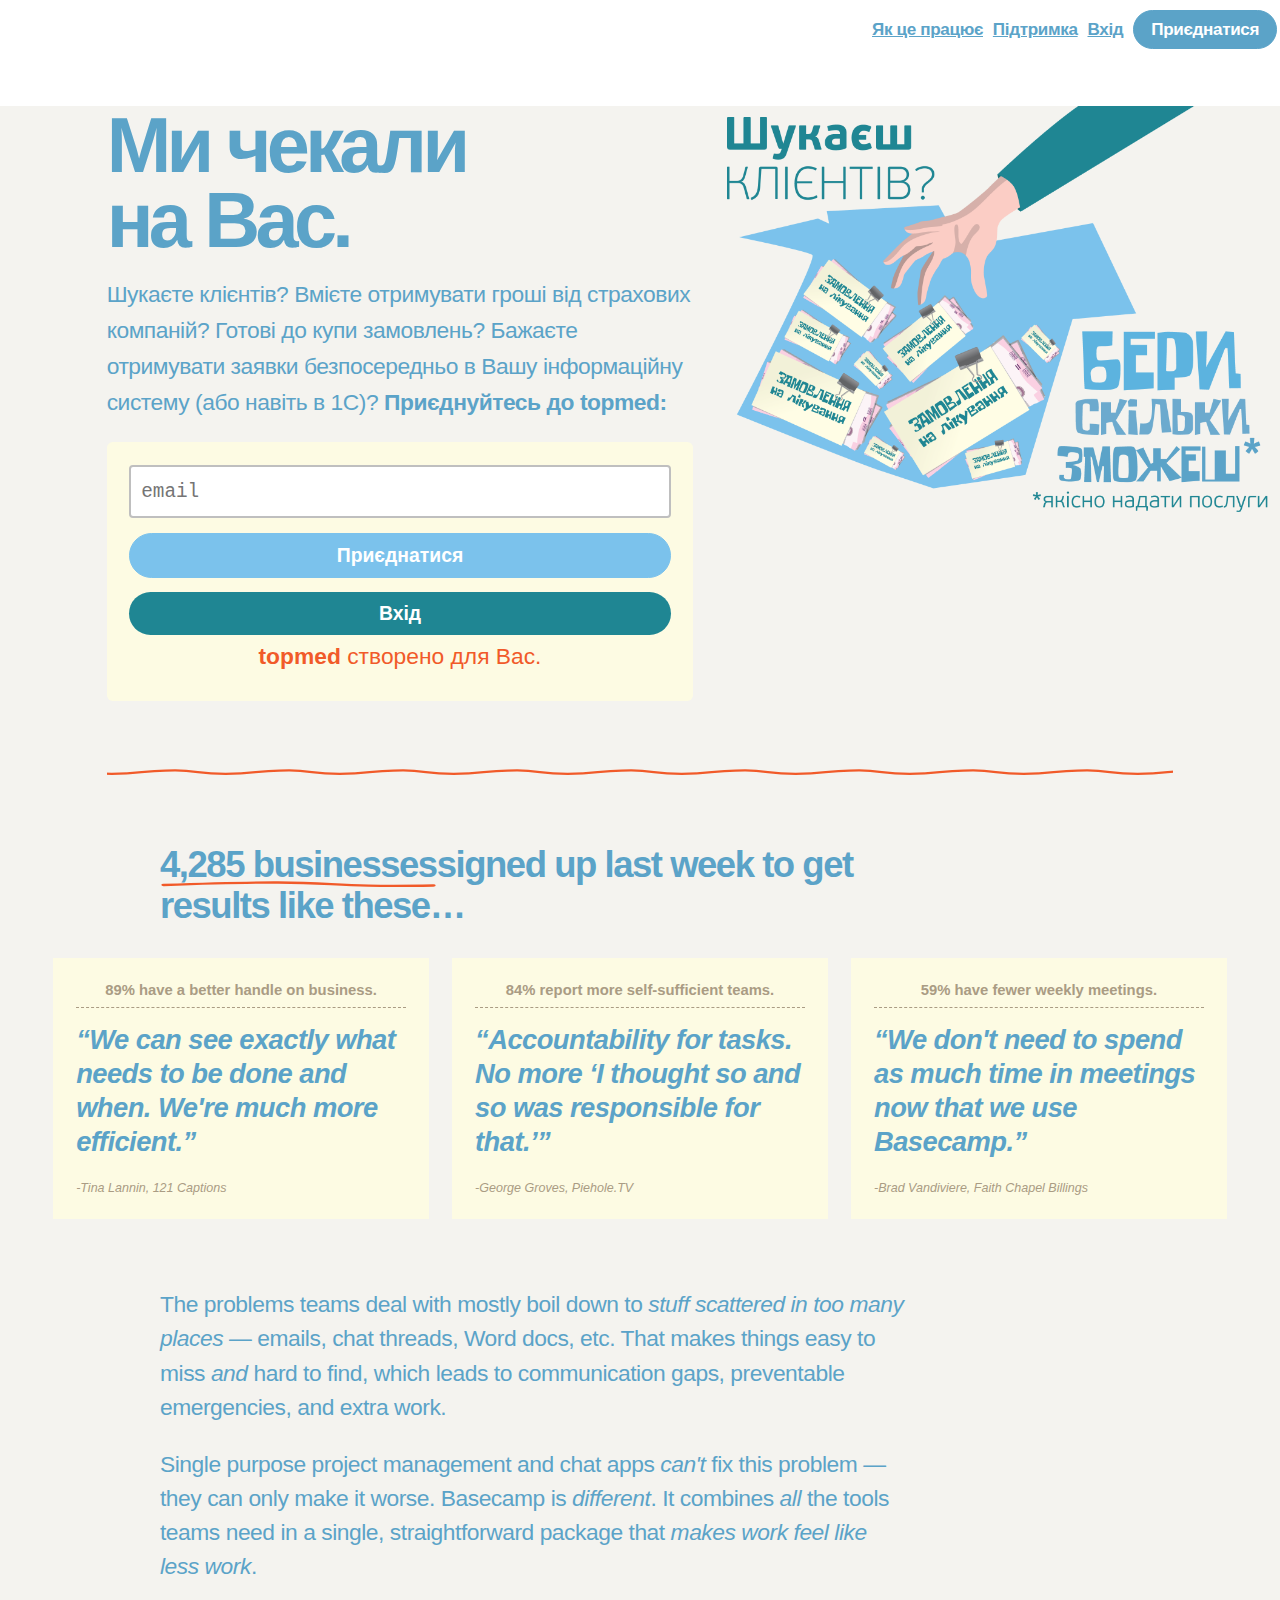
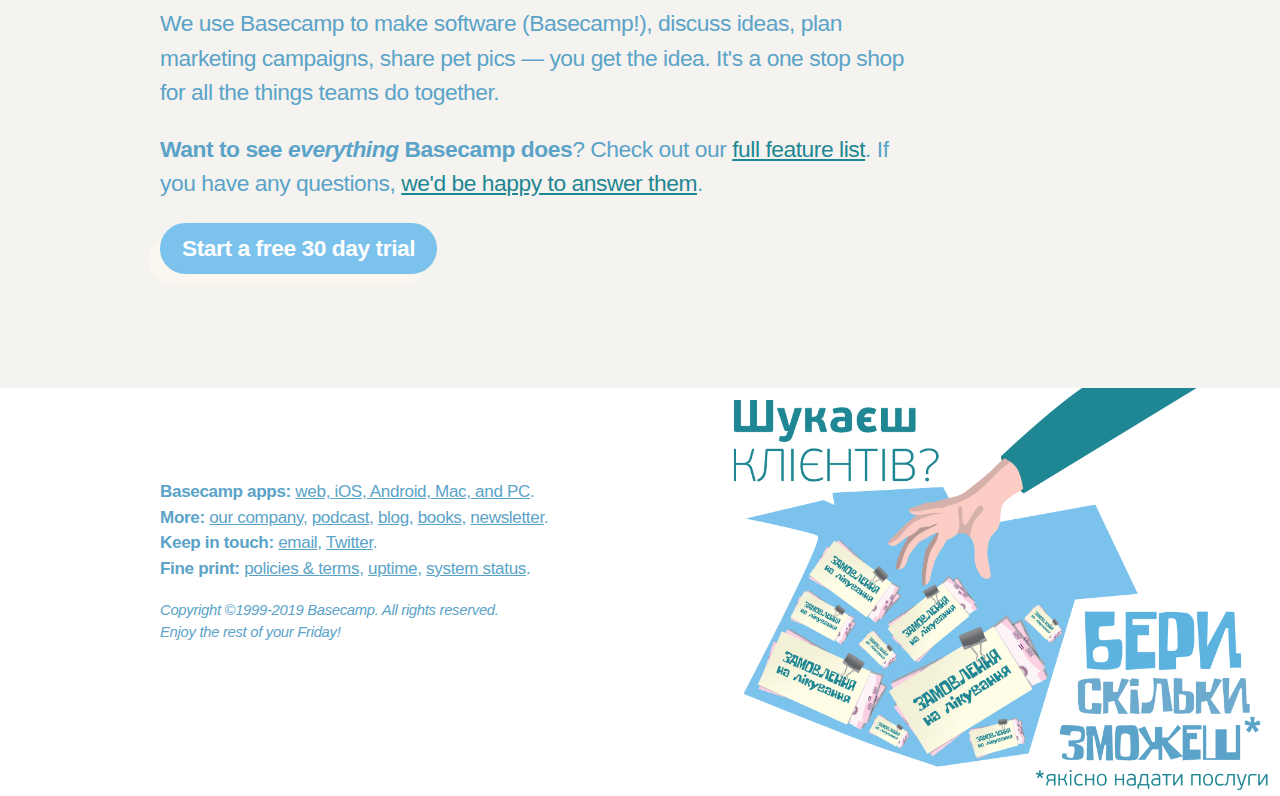
==== www/index.html @ e2c5c3dd "update" ====
<!DOCTYPE html>

<html lang="en" class="wf-active wf-graphik-n4-active">
  <head>
    <meta http-equiv="Content-Type" content="text/html; charset=UTF-8">


    <link type="text/css" rel="stylesheet" href="css/main.css">


    <link rel="preload" as="style" href="css/fonts-ff.css">


    <title>topmed</title>

    <script src="javascripts/jquery-3.3.1.min.js"></script>

    <meta name="description" content="topmed - ">



    <meta name="twitter:image" content="">
    <meta property="og:image" content="">
    <meta property="og:title" content="">
    <meta property="og:description" content="">
    <meta property="og:url" content="">


    <meta name="viewport" content="width=device-width, initial-scale=1.0">
  </head>

  <body class=" home-grid">
    <nav class="top-nav top-nav--violator app-android__hide" role="navigation" id="top">
      <div class="nav-grid-container">
        <div class="logo-field">
          <a class="top-nav__logo" href=""><img src="img/0.svg" alt="topmed"></a>
        </div>
        <div  class="nav-field">
          <ul class="top-nav__list">
            <li class="top-nav__list-item"><a class="top-nav__link" href="https://topmed.com.ua/learn">Як це працює</a></li>
            <li class="top-nav__list-item"><a class="top-nav__link" href="https://topmed.com.ua/support">Підтримка</a></li>
            <li class="top-nav__list-item"><a class="top-nav__link" href="https://launchpad.37signals.com/signin">Вхід</a></li>
            <li class="top-nav__list-item"><a class="button" href="https://topmed.com.ua/signup">Приєднатися</a></li>
          </ul>          
        </div>
      </div>
    </nav>

    <input type="checkbox" id="hamburger" class="mobile-nav-checkbox app-android__hide">
    <label class="mobile-nav-button button app-android__hide" for="hamburger"><span></span> меню</label>

    <nav class="mobile-nav app-android__hide" aria-hidden="true">
      <ul class="mobile-nav__list">
        <li class="mobile-nav__list-item"><a class="mobile-nav__link" href="https://topmed.com.ua/">Home</a></li>
        <li class="mobile-nav__list-item"><a class="mobile-nav__link" href="https://topmed.com.ua/how-it-works">How it works</a></li>
        <li class="mobile-nav__list-item"><a class="mobile-nav__link" href="https://topmed.com.ua/features/clients">Got clients?</a></li>
        <li class="mobile-nav__list-item"><a class="mobile-nav__link" href="https://topmed.com.ua/customers">Real results</a></li>
        <li class="mobile-nav__list-item"><a class="mobile-nav__link" href="https://topmed.com.ua/pricing">Pricing</a></li>
        <li class="mobile-nav__list-item"><a class="mobile-nav__link" href="https://topmed.com.ua/learn">Learn</a></li>
        <li class="mobile-nav__list-item"><a class="mobile-nav__link" href="https://topmed.com.ua/support">Support</a></li>
        <li class="mobile-nav__list-item"><a class="mobile-nav__link" href="https://launchpad.37signals.com/signin">Sign in</a></li>
        <li class="mobile-nav__list-item"><a class="button button--reversed" href="https://topmed.com.ua/signup">Start a free 30 day trial</a></li>
      </ul>
    </nav>


    <main id="content">
      <section class="wrapper wrapper--intro home-grid__intro-bg">
        <div class="grid grid--formatted">
          <div class="home-grid__intro">
            <h1 class="heading heading--xlarge heading--tight"><span class="text-clipping">Ми чекали <br class="linebreak">на Вас.</span></h1>
            <p>
              <span class="text-clipping" style="padding: 0.3em 0;">Шукаєте клієнтів? Вмієте отримувати гроші від страхових компаній? Готові до купи замовлень? Бажаєте отримувати заявки безпосередньо в Вашу інформаційну систему (або навіть в 1С)?
                <strong>Приєднуйтесь до topmed:</strong>
              </span>
            </p>

            <div class="home-grid__signup app-android__hide">

              <form action=""  id="signup" method="post" class="email-form email-form--pointer app-android__hide">
                <label class="email-form__label" for="email">Sign up with your email address:</label>
                 <input pattern=".{6,60}" title='От 4х до 30 символов' type="email" class="email-form__input" id="email" name="email" placeholder="email" required="required">
                <input type="submit" value="Приєднатися" class="button email-form__button"> 
                <input type="button" value="Вхід" class="button email-form__button" id="enterButton">
              </form>

              <form action="" id="login" method="post" class="email-form email-form--pointer app-android__hide hidden">
                <label class="email-form__label" for="email">Sign up with your email address:</label>
                <input pattern=".{6,60}" title='От 4х до 30 символов' type="email" class="email-form__input" id="email-2" name="email" placeholder="email" required="required">
                <input type="password" name="password-form" id="password" class="email-form__input" placeholder="минимум 8 символов" pattern="^(?=.*[A-Za-z])(?=.*\d)[A-Za-z\d]{8,}$">
                <input type="submit" value="Войти" class="button email-form__button" id="enterButton-3">
                <input type="button" value="Вернуться" class="button email-form__button" id="enterButton-2">

              </form>

              <form id="bc3-signup-google" action="https://3.topmed.com.ua/signup" method="post" data-behavior="google_sign_up_form" class="google-signup-js app-android__hide">
                <input type="hidden" name="signup[plan_group]" class="plan-group-js" value="Plans20170515B">
                <input type="hidden" name="signup[google_token]">
                <input type="hidden" name="signup[time_zone_name]" value="UTC">
                <header data-behavior="google_sign_in_header">
                  <a href="https://topmed.com.ua/how-it-works" class="form-link"><strong>topmed</strong> створено для Вас.
                </a>
                </header>
                <div id="server-answer" class="php-server"></div>
              </form>

            </div>
          </div>
        </div>

        <div class="grid grid--formatted grid__item--max">

          <hr class="sketch-rule grid__item grid__item--xlarge">

          <h2 class="subheading flush--top">
            <strong class="sketch-underline"><span data-signups="">4,285</span> businesses</strong>signed up last week to get results like these…
          </h2>

          <div class="horizontal-quotes push_double--bottom">
            <blockquote class="horizontal-quotes__item">
              <h3 class="horizontal-quotes__title">89% have a better handle on business.</h3>
              <p class="horizontal-quotes__body"><span>“We can see exactly what needs to be done and when. We're much more efficient.”</span></p>
              <cite class="horizontal-quotes__source">-Tina Lannin, 121 Captions</cite>
            </blockquote>
            <blockquote class="horizontal-quotes__item">
              <h3 class="horizontal-quotes__title">84% report more self-sufficient teams.</h3>
              <p class="horizontal-quotes__body"><span>“Accountability for tasks. No more ‘I thought so and so was responsible for that.’”</span></p>
              <cite class="horizontal-quotes__source">-George Groves, Piehole.TV</cite>
            </blockquote>
            <blockquote class="horizontal-quotes__item">
              <h3 class="horizontal-quotes__title">59% have fewer weekly meetings.</h3>
              <p class="horizontal-quotes__body"><span>“We don't need to spend as much time in meetings now that we use Basecamp.”</span></p>
              <cite class="horizontal-quotes__source">-Brad Vandiviere, Faith Chapel Billings</cite>
            </blockquote>
          </div>

          <p class="push--top">The problems teams deal with mostly boil down to <em>stuff scattered in too many places</em> — emails, chat threads, Word docs, etc. That makes things easy to miss <em>and</em> hard to find, which leads to communication gaps, preventable emergencies, and extra work.</p>

          <p>Single purpose project management and chat apps <em>can't</em> fix this problem — they can only make it worse. Basecamp is <em>different</em>. It combines <em>all</em> the tools teams need in a single, straightforward package that <em>makes work feel like less work</em>.</p>

          <p>We use Basecamp to make software (Basecamp!), discuss ideas, plan marketing campaigns, share pet pics — you get the idea. It's a one stop shop for all the things teams do together.</p>

          <p><strong>Want to see <em>everything</em> Basecamp does</strong>? Check out our <a href="https://topmed.com.ua/features">full feature list</a>. If you have any questions, <a href="https://topmed.com.ua/support">we'd be happy to answer them</a>.</p>

          <p><a href="https://topmed.com.ua/signup" class="button button--shaded app-android__hide">Start a free 30 day trial</a></p>
        </div>

      </section>


    </main>

    <footer class="footer app-android__hide">

      <div class="grid">
        <p class="footer__links grid__item grid__item--medium">
          <strong>Basecamp apps:</strong> <a href="https://topmed.com.ua/via">web, iOS, Android, Mac, and PC</a>.
          <br class="linebreak">
          <strong>More:</strong> <a href="https://topmed.com.ua/about">our company</a>, <a href="https://rework.fm/">podcast</a>, <a href="https://signalvnoise.com/">blog</a>, <a href="https://topmed.com.ua/books">books</a>, <a href="https://topmed.com.ua/newsletter">newsletter</a>.
          <br class="linebreak">
          <strong>Keep in touch:</strong> <a href="mailto:email@topmed.com.ua">email</a>, <a href="https://twitter.com/basecamp">Twitter</a>.
          <br class="linebreak">
          <strong>Fine print:</strong> <a href="https://topmed.com.ua/about/policies">policies &amp; terms</a>, <a href="https://topmed.com.ua/3/uptime">uptime</a>, <a href="https://status.topmed.com.ua/">system status</a>.
        </p>
        <p class="footer__copyright grid__item grid__item--medium"><em>Copyright ©1999-2019 Basecamp. All rights reserved. <br>Enjoy the rest of your <span data-day="">Friday</span>!</em></p>
      </div>
    </footer>
    <script src="javascripts/main.js"></script>
  </body>
</html>
---- www/css/main.css ----
html,body,div,span,object,iframe,h1,h2,h3,h4,h5,h6,p,blockquote,pre,abbr,address,cite,code,del,dfn,em,img,ins,kbd,q,samp,small,strong,sub,sup,var,b,i,dl,dt,dd,ol,ul,li,fieldset,form,legend,table,caption,tbody,tfoot,thead,tr,th,td,article,aside,canvas,details,figcaption,figure,footer,header,hgroup,menu,nav,section,summary,time,mark,audio,video{border:0;outline:0;font-size:100%;vertical-align:baseline;background:transparent;margin:0;padding:0}

body{line-height:1}
article,aside,details,figcaption,figure,footer,header,hgroup,menu,nav,section{display:block}
nav ul{list-style:none}
blockquote,q{quotes:none}
blockquote:before,blockquote:after,q:before,q:after{content:none}
a{font-size:100%;vertical-align:baseline;background:transparent;margin:0;padding:0}
ins{background-color:#ff9;color:#000;text-decoration:none}
mark{background-color:#ff9;color:#000;font-style:italic;font-weight:700}
del{text-decoration:line-through}
abbr[title],dfn[title]{border-bottom:1px dotted;cursor:help}
table{border-collapse:collapse;border-spacing:0}
hr{display:block;height:1px;border:0;border-top:1px solid #ccc;margin:1em 0;padding:0}
input,select{vertical-align:middle}
*,*:before,*:after{box-sizing:border-box}
html{font-size:10px}
html,body{overflow-x:hidden}
body{font-family:"Helvetica", "Lucida Grande", sans-serif;font-size:calc(1.6em + 0.5vw);line-height:1;margin:0;padding:0;color:#5ba3c8}
@media (min-width: 820px){body{font-size:calc(1em + 1vw)}
}
@media (min-width: 1650px){body{font-size:2.75em}
}
.wf-active body{font-family:"Graphik", "Helvetica Neue", helvetica, "Apple Color Emoji", arial, sans-serif}
body .app-android__show{display:none}
body.android .app-android__hide{display:none !important}
body.android .app-android__show{display:inherit !important}
body .ios #top,body .ios .footer{display:none}
main{display:block}
a,a:visited{color:#1f8693}
a:hover{color:#5ba3c8}
h1,h2,h3,h4,h5,h6{margin:2em 0 0.25em 0;padding:0;font-weight:700;line-height:1.25;letter-spacing:-0.04em}
h1{margin:1em 0 0.25em 0;font-size:250%;letter-spacing:-0.06em;line-height:1}
h2{font-size:160%}
h3{font-size:120%}
h4,h5,h6{font-size:100%;line-height:1.25}
p,ul,ol{margin:0 0 1em 0;padding:0;line-height:1.5;letter-spacing:-0.02em}
li{margin:0 0 0.5em 0}
small,.small{font-size:75%;line-height:1.5}
figure{margin:0.5em auto 2em auto;width:100%}
img{max-width:100%;height:auto}
hr{display:block;clear:both;width:33%;margin:3em auto;border:0;border-top:0.1rem solid rgba(0,0,0,0.1)}
label{display:block;margin:1em 0 0 0;font-weight:bold;letter-spacing:-0.02em;line-height:1.5;text-align:left}
input[type=text],input[type=email],input[type=password],textarea{transition:all 0.2s ease;display:block;width:100%;margin:0 0 0.25em 0;padding:0.7em 0.5em;font-family:monospace;font-size:85%;border:0.2rem solid #bfbfbf;border-radius:0.4rem;background-color:#fff}
input[type=text]:focus,input[type=email]:focus,input[type=password]:focus,textarea:focus{outline:none;border-color:#1f8693 !important}
select{width:100%;margin:0 0 0.25em 0;font-size:85%}
@keyframes field-shake{10%, 30%, 50%, 70%, 90%{text-indent:0.25em}
20%, 40%, 60%, 80%{text-indent:0.75em}
}
@-webkit-keyframes field-shake{10%, 30%, 50%, 70%, 90%{text-indent:0.25em}
20%, 40%, 60%, 80%{text-indent:0.75em}
}
.button{
	transition: all 0.2s ease;
    display: inline-block;
    padding: 1rem 2rem;
    background-color: #7bc2ec;
    color: #fff;
    font-size: 100%;
    font-weight: bold;
    text-decoration: none;
    text-align: center;
    line-height: normal;
    -webkit-appearance: none;
    border: 0.1em solid #7bc2ec;
    border-radius: 3em;
}

@media (max-width: 620px){.button{margin-bottom:0.5em}
}
.button:visited{color:#fff}
.button:hover{color:#fff;background-color:#5ba3c8;border-color:#5ba3c8;cursor:pointer;text-decoration:none}
.button--secondary:link,.button--secondary:visited{background-color:#fff;color:#1f8693;border-color:#1f8693}
.button--secondary:hover{background-color:#fff;color:#5ba3c8;border-color:#5ba3c8}
.button--shaded{box-shadow:-0.5em 0.5em 0 #fbf7f0}
.button--reversed{background-color:transparent;color:#fff;border-color:#fff}
.button--small{font-size:85%}
.button--huge{font-size:120%;border-radius:0.5em}
@media (min-width: 621px){.button--huge{border-radius:3em}
}
.button--block{min-width:100% !important}
@media (max-width: 620px){.button--block-mobile{min-width:100% !important}
}
input.error,select.error,textarea.error{border-color:#e55235}
.error input,.error select,.error textarea{border-color:#e55235}
span.error{color:#e55235;font-size:75%;font-weight:normal}
.google-button{transition:color 0.2s ease;display:block;width:100%;margin:1em 0 0 0;padding:0;font-size:85%;font-weight:bold;text-align:center;text-decoration:underline;color:#5ba3c8;background-color:transparent;-webkit-appearance:none;border:0}
@media (min-width: 621px){.google-button{font-size:75%}
}
.google-button:hover{color:#1f8693;cursor:pointer}
.email-form{margin:0;padding:0}
@media (min-width: 621px){.email-form--pointer{position:relative}
.email-form--pointer:before{-webkit-transform:rotate(25deg);transform:rotate(25deg);
    background:url([data-uri]…AgPC9nPgogICAgICAgICAgICA8L2c%2BCiAgICAgICAgPC9nPgogICAgPC9nPgo8L3N2Zz4%3D) bottom left/100% no-repeat;
    content:'';position:absolute;display:block;width:2rem;height:3.5rem;top:-2em;left:45%}
}
.email-form__label{margin:0 0 0.25em;font-weight:bold;text-align:center;line-height:1.3;font-size:85%}
.email-form__input{font-size:85%}
.email-form__input.error{-webkit-animation:field-shake 0.8s;animation:field-shake 0.8s;border-color:#e55235}
.email-form__button{display:block;width:100%;white-space:normal;margin:0.75em 0 0 0}
@media (min-width: 621px){.email-form__button{font-size:85%}
}
.image-size-10{max-width:10%;width:10%}
.image-size-17{max-width:17%;width:17%}
.image-size-25{max-width:25%;width:25%}
.image-size-33{max-width:33%;width:33%}
.image-size-50{max-width:50%;width:50%}
.image-size-75{max-width:75%;width:75%}
.image-size-100{max-width:100%;width:100%}
.image-size-auto{max-width:auto;width:auto}
.shadow{box-shadow:-0.4rem 0.4rem 2rem rgba(0,0,0,0.05);background-color:#fff;border:0.2rem solid #fff}
.image-screenshot{width:100%;max-width:960px;border:1px solid #d9d9d9;padding:0 !important;margin-left:auto !important;margin-right:auto !important;border-radius:4px}
.push{margin:1em !important}
.push--top{margin-top:1em !important}
.push--right{margin-right:1em !important}
.push--bottom{margin-bottom:1em !important}
.push--left{margin-left:1em !important}
.push--ends{margin-top:1em !important;margin-bottom:1em !important}
.push--sides{margin-right:1em !important;margin-left:1em !important}
.push_half{margin:0.5em !important}
.push_half--top{margin-top:0.5em !important}
.push_half--right{margin-right:0.5em !important}
.push_half--bottom{margin-bottom:0.5em !important}
.push_half--left{margin-left:0.5em !important}
.push_half--ends{margin-top:0.5em !important;margin-bottom:0.5em !important}
.push_half--sides{margin-right:0.5em !important;margin-left:0.5em !important}
.push_quarter--top{margin-top:0.25em !important}
.push_quarter--bottom{margin-bottom:0.25em !important}
.push_double{margin:2em !important}
.push_double--top{margin-top:2em !important}
.push_double--right{margin-right:2em !important}
.push_double--bottom{margin-bottom:2em !important}
.push_double--left{margin-left:2em !important}
.push_double--ends{margin-top:2em !important;margin-bottom:2em !important}
.push_double--sides{margin-right:2em !important;margin-left:2em !important}
.flush{margin:0 !important}
.flush--top{margin-top:0 !important}
.flush--right{margin-right:0 !important}
.flush--bottom{margin-bottom:0 !important}
.flush--left{margin-left:0 !important}
.flush--ends{margin-top:0 !important;margin-bottom:0 !important}
.flush--sides{margin-right:0 !important;margin-left:0 !important}
.heading{margin:0 0 0.25em 0;font-size:250%;line-height:1.05}
@media (min-width: 820px){.heading--xlarge{font-size:340%}
}
.heading--tight{line-height:0.9}
.subheading{margin:2em 0 0.25em 0;font-size:160%;line-height:1.125}
.intro{padding:0;font-size:120%;font-weight:normal;line-height:1.4}
.anchor-link,.anchor-link:hover,.anchor-link:visited{color:#5ba3c8;text-decoration:none}
.checklist{font-weight:700;list-style-image:url([data-uri]%[base64]%2BCjwvc3ZnPgo%3D);list-style-position:inside}
.checklist li{margin:0}
.checklist--quiet{font-size:85%;line-height:1.89}
@media (min-width: 621px){.checklist--quiet{font-size:65%}
}
@media (min-width: 820px){.checklist--quiet{font-size:75%}
}
.sketch-rule{
    width:100%;
    height:0.3em;
    margin:3em 0;
    border:0;
    background:url([data-uri]%2BPHBhdGggZD0iTTExOSAzLjhjLTYwIDIuNS0zMy41LTctMTE5IDAiIGZpbGw9Im5vbmUiIHN0cm9rZT0iI2YxNWEyOSIgc3Ryb2tlLXdpZHRoPSIyIi8%2BPC9zdmc%2B) center/5em 100% repeat-x
}
.linebreak{display:none}
@media (min-width: 820px){.linebreak{display:block}
}
.centered{text-align:center !important}
.text-clipping{vertical-align:middle;}
.text-clipping--padded{padding:0.25em 0}
.highlight{border-radius:1em 0 1em 0;background-image:linear-gradient(-100deg, rgba(250,247,133,0.3), rgba(250,247,133,0.7) 95%, rgba(250,247,133,0.1))}
.sketch-underline{
    background:url([data-uri]%2BCg%3D%3D) bottom left/100% 0.75rem no-repeat;
    padding-bottom:0.3rem}
.video-embed{height:0;margin:0;padding:0 0 56.24% 0;position:relative}
@media only percy{.video-embed{visibility:hidden}
}
.video-embed iframe{height:100%;left:0;position:absolute;top:0;width:100%}
.wrapper{max-width:100%;margin:0;padding:4em 0}
@supports (display: grid){.wrapper{display:flex;flex-direction:column;justify-content:flex-start}
}
@supports (display: grid){.wrapper--fill{min-height:100vh;justify-content:center}
}
.wrapper--intro{padding:10em 0 4em 0}
@supports (display: grid){.wrapper--intro{min-height:50vh;justify-content:center}
}
.wrapper--flush-top{padding-top:0 !important}
.wrapper--flush-bottom{padding-bottom:0 !important}
@media (max-width: 620px){.wrapper--flush-top-mobile{padding-top:0 !important}
}
.grid{max-width:80vw;margin:0 auto;padding:0}
@media (min-width: 1650px){.grid{max-width:160rem}
}
@supports (display: grid){.grid{margin:0;max-width:100%;display:grid;grid-template-columns:repeat(24, 1fr)}
@media (min-width: 1650px){.grid{margin:0 auto;max-width:160rem}
}
}
@media (max-width: 620px){.grid--row{grid-column:1 / -1 !important}
}
@media (min-width: 621px){.grid--row{display:flex;justify-content:space-between;align-items:center}
@supports (display: grid){.grid--row{display:grid;grid-column-gap:4%}
}
}
.grid--row-top{align-items:start}
.grid__item{grid-column:3 / -3;width:100%}
.grid__item>img{width:100%}
.grid__item--half,.grid__item--third,.grid__item--quarter{margin-top:1em}
@media (min-width: 621px){@supports (display: grid){.grid__item--half,.grid__item--third,.grid__item--quarter{grid-column-start:auto}
}
}
@media (min-width: 621px){.grid__item--half{width:48%}
@supports (display: grid){.grid__item--half{width:inherit;grid-column-end:span 12}
}
}
@media (min-width: 621px){.grid__item--third{width:31%}
@supports (display: grid){.grid__item--third{width:inherit;grid-column-end:span 8}
}
}
@media (min-width: 621px){.grid__item--quarter{width:23%}
@supports (display: grid){.grid__item--quarter{width:inherit;grid-column-end:span 6}
}
}
@media (min-width: 621px){.grid__item--newline{grid-column-start:1 !important}
}
@media (min-width: 820px){.grid__item--small{grid-column:6 / span 10}
.grid--centered .grid__item--small{grid-column:8 / span 10}
}
@media (min-width: 820px){.grid__item--medium{grid-column:4 / span 14}
.grid--centered .grid__item--medium{grid-column:6 / span 14}
}
.grid__item--large{grid-column:2 / -2}
@media (min-width: 820px){.grid__item--large{grid-column:4 / span 18}
.grid--centered .grid__item--large{grid-column:4 / span 18}
}
.grid__item--xlarge{grid-column:2 / -2}
@media (min-width: 820px){.grid__item--xlarge{grid-column:3 / span 20}
}
.grid__item--max{grid-column:1 / -1}
@media (max-width: 620px){.grid__item--mobile-small{grid-column:4 / -4}
}
@media (max-width: 620px){.grid__item--mobile-medium{grid-column:3 / -3}
}
@media (max-width: 620px){.grid__item--mobile-large{grid-column:2 / -2}
}
@media (max-width: 620px){.grid__item--mobile-max{grid-column:1 / -1}
}
.grid--formatted>h1:not(.grid__item),.grid--formatted>h2:not(.grid__item),.grid--formatted>h3:not(.grid__item),.grid--formatted>p:not(.grid__item),.grid--formatted>ul:not(.grid__item),.grid--formatted>ol:not(.grid__item),.grid--formatted>hr:not(.grid__item),.grid--formatted>figure:not(.grid__item){grid-column:3 / -3}
@media (min-width: 820px){.grid--formatted>h1:not(.grid__item),.grid--formatted>h2:not(.grid__item),.grid--formatted>h3:not(.grid__item),.grid--formatted>p:not(.grid__item),.grid--formatted>ul:not(.grid__item),.grid--formatted>ol:not(.grid__item),.grid--formatted>hr:not(.grid__item),.grid--formatted>figure:not(.grid__item){grid-column:4 / span 14}
}
@media (min-width: 820px){.grid--formatted.grid--centered>h1:not(.grid__item),.grid--formatted.grid--centered>h2:not(.grid__item),.grid--formatted.grid--centered>h3:not(.grid__item),.grid--formatted.grid--centered>p:not(.grid__item),.grid--formatted.grid--centered>ul:not(.grid__item),.grid--formatted.grid--centered>ol:not(.grid__item),.grid--formatted.grid--centered>hr:not(.grid__item),.grid--formatted.grid--centered>figure:not(.grid__item){grid-column:6 / span 14}
}
@media print{.navigation,.footer{display:none !important}
}

.footer{padding:4em 0 !important}
@media (min-width: 621px){.footer{padding:4em 0 6em 0 !important;background:url('../img/top-bg1.png') right bottom/contain no-repeat}
}
.footer__links,.footer__copyright{margin:0 0 1em 0;text-align:left}
.footer__links a,.footer__links a:visited,.footer__copyright a,.footer__copyright a:visited{color:#5ba3c8}
.footer__links a:hover,.footer__copyright a:hover{color:#1f8693}
.footer__links{font-size:75%}
.footer__copyright{font-size:65%}
.hello{position:relative;z-index:500;padding:0.5em;margin:1em 0;border-radius:2em;background-color:#faf785;color:#5ba3c8;text-align:center;font-size:85%;line-height:1.5;font-weight:700}
@media (min-width: 820px){.hello{margin:2em 0}
}
.hello--fixed{position:absolute;z-index:1000;top:6.5rem;width:100%;margin:0;border-radius:0;font-size:75%}
@media (min-width: 820px){.hello--fixed{position:fixed}
}

.home-grid__intro-bg{margin-top: 4.6em; padding-top:19em;
    background:#f4f3ef url('../img/top-bg1.png') center top 0em/19em no-repeat}
@media (min-width: 820px){.home-grid__intro-bg{     
        padding-top: 0em;
        background: #f4f3ef url(../img/top-bg1.png) right 0rem top 0em/45vw no-repeat;}
}
.home-grid__intro{grid-column:3 / -3;padding-top:1em;background-color:#fff}
@media (min-width: 820px){.home-grid__intro{grid-column:3 / span 11;padding-top:0em;background-color:transparent;max-width:55%}
@supports (display: grid){.home-grid__intro{max-width:100%}
}
}
.home-grid__signup{margin:0;padding:1em;background-color:#fdfbe3;border-radius:0.25em}
.home-grid__signup .email-form__label{position:absolute;left:-10000em;top:auto;width:1px;height:1px;overflow:hidden}
.top-nav{    
    position: absolute;
    display: flex;
    align-items: center;
    justify-content: space-between;
    width: 100%;
    margin: 0;
    padding: 0;
    padding-top: 1rem;
    z-index: 1000;
    background-color: rgba(255,255,255);
}

@media (min-width: 820px){.top-nav{position:absolute;top:0}
}
.top-nav .button{padding:0.5em 1em;color:#fff;background-color:#5ba3c8;border-color:#5ba3c8}
.top-nav .button:hover{color:#fff !important;background-color:#1f8693 !important;border-color:#1f8693 !important}
.top-nav .button:visited{color:#fff !important}
@media (min-width: 621px){.top-nav--violator
}
.top-nav__logo{transition:all 0.1s ease-in-out;display:block;width:9em;margin:0;padding:0;color:#5ba3c8}
/*.top-nav__logo:hover{-webkit-transform:scale(1.08, 1.08);transform:scale(1.08, 1.08)}*/
.top-nav__list{display:none;margin:0;padding:0;font-size:75%;font-weight:bold}
@media (min-width: 820px){.top-nav__list{display:block}
}
.top-nav__list-item{display:inline-block;margin:0 0.16em;vertical-align:middle}
.top-nav__link{color:#5ba3c8}
.top-nav__link:visited{color:#5ba3c8}
.top-nav__link:hover{color:#1f8693}
.mobile-nav{-webkit-transform:translate(-100%, 0);transform:translate(-100%, 0);transition:all 0.3s ease-in-out;position:fixed;top:0;display:block;width:100%;height:100%;z-index:10000;text-align:left;background-color:rgba(3,137,48,0.98)}
@media (min-width: 820px){.mobile-nav{display:none}
}
.mobile-nav__list{max-width:48rem;margin:0 auto;padding:3em 2em 0 2em;list-style-type:none}
.mobile-nav__list-item{margin:0;padding:0}
.mobile-nav__list-item .button{padding:0.75em 1em;font-size:100%}
.mobile-nav__list-item .button:hover{color:#fff}
.mobile-nav__link{display:block;padding:0 0 2em 0;font-size:100%;font-weight:700;line-height:1;color:#fff}
.mobile-nav__link:hover,.mobile-nav__link:visited{color:#fff}
.mobile-nav-checkbox{display:none}
.mobile-nav-button{position:absolute;right:1rem;top:1rem;margin:0;padding:0.5em 1em;cursor:pointer;z-index:20000;font-size:85%}
@media (min-width: 820px){.mobile-nav-button{display:none}
}
.mobile-nav-button span{transition-duration:0s;transition-delay:0.2s;display:inline-block;top:-0.4rem;width:2rem;height:0.4rem;background-color:#fff;position:relative}
.mobile-nav-button span::after,.mobile-nav-button span::before{transition-delay:0.2s, 0s;transition-duration:0.2s;transition-property:margin, transform;display:block;content:'';position:absolute;width:2rem;height:0.4rem;background-color:#fff}
.mobile-nav-button span::before{margin-top:-0.6rem}
.mobile-nav-button span::after{margin-top:0.6rem}
.mobile-nav-checkbox:checked ~ .mobile-nav{-webkit-transform:translate(0, 0);transform:translate(0, 0)}
.mobile-nav-checkbox:checked ~ .mobile-nav-button{position:fixed}
.mobile-nav-checkbox:checked ~ .mobile-nav-button span{background-color:transparent}
.mobile-nav-checkbox:checked ~ .mobile-nav-button span::before,.mobile-nav-checkbox:checked ~ .mobile-nav-button span::after{transition-delay:0s, 0.2s;margin-top:0}
.mobile-nav-checkbox:checked ~ .mobile-nav-button span::before{-webkit-transform:rotate(45deg);transform:rotate(45deg)}
.mobile-nav-checkbox:checked ~ .mobile-nav-button span::after{-webkit-transform:rotate(-45deg);transform:rotate(-45deg)}
.a-screen-reader-text{clip:rect(1px, 1px, 1px, 1px);position:absolute !important;height:1px;width:1px;overflow:hidden}
.a-screen-reader-text:hover,.a-screen-reader-text:active,.a-screen-reader-text:focus{clip:auto !important;display:block;top:1rem;left:1rem;width:auto;height:auto;padding:1em;z-index:100000;background-color:#5ba3c8;border-radius:0.5em;box-shadow:0 0 0.1em 0.1em rgba(0,0,0,0.6);color:#fff;font-size:1.4rem;font-weight:bold;line-height:normal;text-decoration:none}
.review{margin:2em 0 0 0;display:inline-block}
.review p{margin:0;padding:0;font-family:monospace;font-size:85%;font-style:normal;font-weight:normal}
.review cite{display:block;margin:0.5em 0 0 0;padding:0;font-size:75%;font-weight:bold;font-style:italic;line-height:1.5}
.review--big{display:block;margin:3em 0}
.review--big p{font-family:"Graphik", "Helvetica Neue", helvetica, "Apple Color Emoji", arial, sans-serif;font-style:italic;font-size:120%;font-weight:bold}
.review--big cite{font-weight:normal}
.horizontal-quotes{grid-column:1 / -1;width:inherit;margin:1em 0;padding:0 1em;overflow-x:scroll;display:flex;justify-content:space-between;align-items:flex-start;flex-wrap:nowrap}
@media (min-width: 621px){.horizontal-quotes{grid-column:2 / -2;margin:1em 0;padding:0;overflow-x:hidden}
}
.horizontal-quotes__item{width:80%;flex:0 0 auto;margin:0 1vw;padding:1em;background:#fdfbe3}
@media (min-width: 621px){.horizontal-quotes__item{margin:0;width:32%}
}
.horizontal-quotes__title{margin:0 0 1em 0;padding:0 0 0.5em 0;font-size:65%;text-align:center;letter-spacing:0;color:#aa9c84;border-bottom:0.1rem dashed #aa9c84}
.horizontal-quotes__body{margin:0 0 0.5em 0;padding:0;font-style:italic;font-weight:bold;font-size:120%;line-height:1.25;color:#5ba3c8}
.horizontal-quotes__source{margin:0 0 0.5em 0;padding:0;font-size:55%;color:#aa9c84}
.pattern-quote{position:relative;margin:1em 0 0 0;padding:0;text-align:left}
.pattern-quote__body{position:relative;margin:0 0 0.5em 0;padding:0.5em 1em;font-size:85%;font-style:italic;font-weight:bold;background:url(/assets/general/patterns/bank-note-c5f1dccd28ca0b387fdf91a96e25fd317a594211a572e4ae4911473555c9dd86.svg) center/6rem repeat}
.pattern-quote__body span{padding:0.2em;background-color:#fbf7f0}
.pattern-quote--xo .pattern-quote__body{background:url(/assets/general/patterns/tic-tac-toe-9aedc278b826498713310f0f47b1f0e4eb35c0dba13c31775a3defe16d975505.svg) center/3rem repeat}
.pattern-quote--diagonal .pattern-quote__body{background:url(/assets/general/patterns/diagonal-lines-343507e61c9eced25a30d46d65035ea6f6fd1205737cd6877d644cb017227bfe.svg) center/1rem repeat}
.pattern-quote--big .pattern-quote__body{margin:0;font-size:120%;font-weight:normal}
.pattern-quote__source{padding:0;font-size:65%;font-style:normal;font-weight:bold;border-bottom:0.2em solid #fbf7f0;background-color:#fff}
.pattern-quote--big .pattern-quote__source{padding-left:2em;font-size:55%;font-weight:bold}
.signup-block{margin:0;padding:1em;border-radius:0.25em;background-color:#eaf9ec}
@media (min-width: 621px){.signup-block{display:flex;justify-content:space-between;align-items:center;padding:1.25em}
}
@media (min-width: 621px){.signup-block__column{width:49%}
}
.signup-block__column--center{display:flex;justify-content:center}
.signup-block__list{display:inline-block;margin:2em 0 0 0;text-align:left}
@media (min-width: 621px){.signup-block__list{margin:0}
}
.hidden {
    display: none;
}

.logo-field {
    grid-column: 2 / span 3;
    background: url(/img/topmed-full.svg) left 0rem bottom 0em/10em no-repeat;
    align-self: end;
    min-height: 4.2em;
    background-repeat: no-repeat;
}


.nav-grid-container {
  display: grid;
  grid-template-columns: repeat(12, 1fr);
  grid-template-rows: 1fr;
  grid-template-areas: ". .";
  width: 100%;
}

@media (max-width: 820px){
    .logo-field {
        grid-column: 2 / span 5;
        min-width: 250px;
    }  
}


a.top-nav__logo img {
    max-height: 20px;
}

.nav-field {
    grid-column: 6 / span 7;
    text-align: right;
}

a.form-link, a.form-link:visited{
    color: #f15a29;
    text-decoration: none;
    display: block;
    text-align: center;
    padding: 1rem;
}

a.form-link:hover, a.form-link:active{
    color: #be1e2d;
}

input#enterButton, #enterButton-3 {
    background-color: #1f8693;
    border: none;
}
---- www/css/fonts-ff.css ----
@font-face
{
	font-family:'Graphik';
	font-style:normal;
	font-weight:normal;
	src:url(/assets/Graphik-Regular-Web-745b5a1b9df5f3fab01fc511d3b38b365d2a50f9e6f6a8268f6f994d5ed91d44.woff2) format("woff2"),url(/assets/Graphik-Regular-Web-36a20ba0e775b202ea4c516e93a90b390a3ae495d69b0854e66d744f601327c5.woff) format("woff");
	font-display:swap
}
@font-face{
	font-family:'Graphik';
	font-style:normal;
	font-weight:bold;
	src:url(/assets/Graphik-Semibold-Web-94f71b1d8d70318897dcafaac7721e47298d1e0fa1acaa0bf06cfc01d7cf4579.woff2) format("woff2"),url(/assets/Graphik-Semibold-Web-2a4a4967ec03524c1b70baec30232c0b9f4e4e8f64f1a3076fdaef1a9d53eed3.woff) format("woff");font-display:swap}@font-face{font-family:'Graphik';font-style:italic;font-weight:normal;src:url(/assets/Graphik-RegularItalic-Web-616c5fe57b1d7ce02e6ba006b540c6006aa8e78a029c412b9c5e72dbbdac605d.woff2) format("woff2"),url(/assets/Graphik-RegularItalic-Web-898d5ffeeb14c436570f23194772d4e83784288743df796e37dfe192d8cdb27d.woff) format("woff");font-display:swap}@font-face{font-family:'Graphik';font-style:italic;font-weight:bold;src:url(/assets/Graphik-SemiboldItalic-Web-77b4ff47de35be660549e5b45d3a1c48cbf154392147b7931a13aaa0de899c7b.woff2) format("woff2"),url(/assets/Graphik-SemiboldItalic-Web-90b1ac8cca07597da9b25b37370f3582ca5ddfc9e4feaef8ff609b22e5290c01.woff) format("woff");
	font-display:swap
}
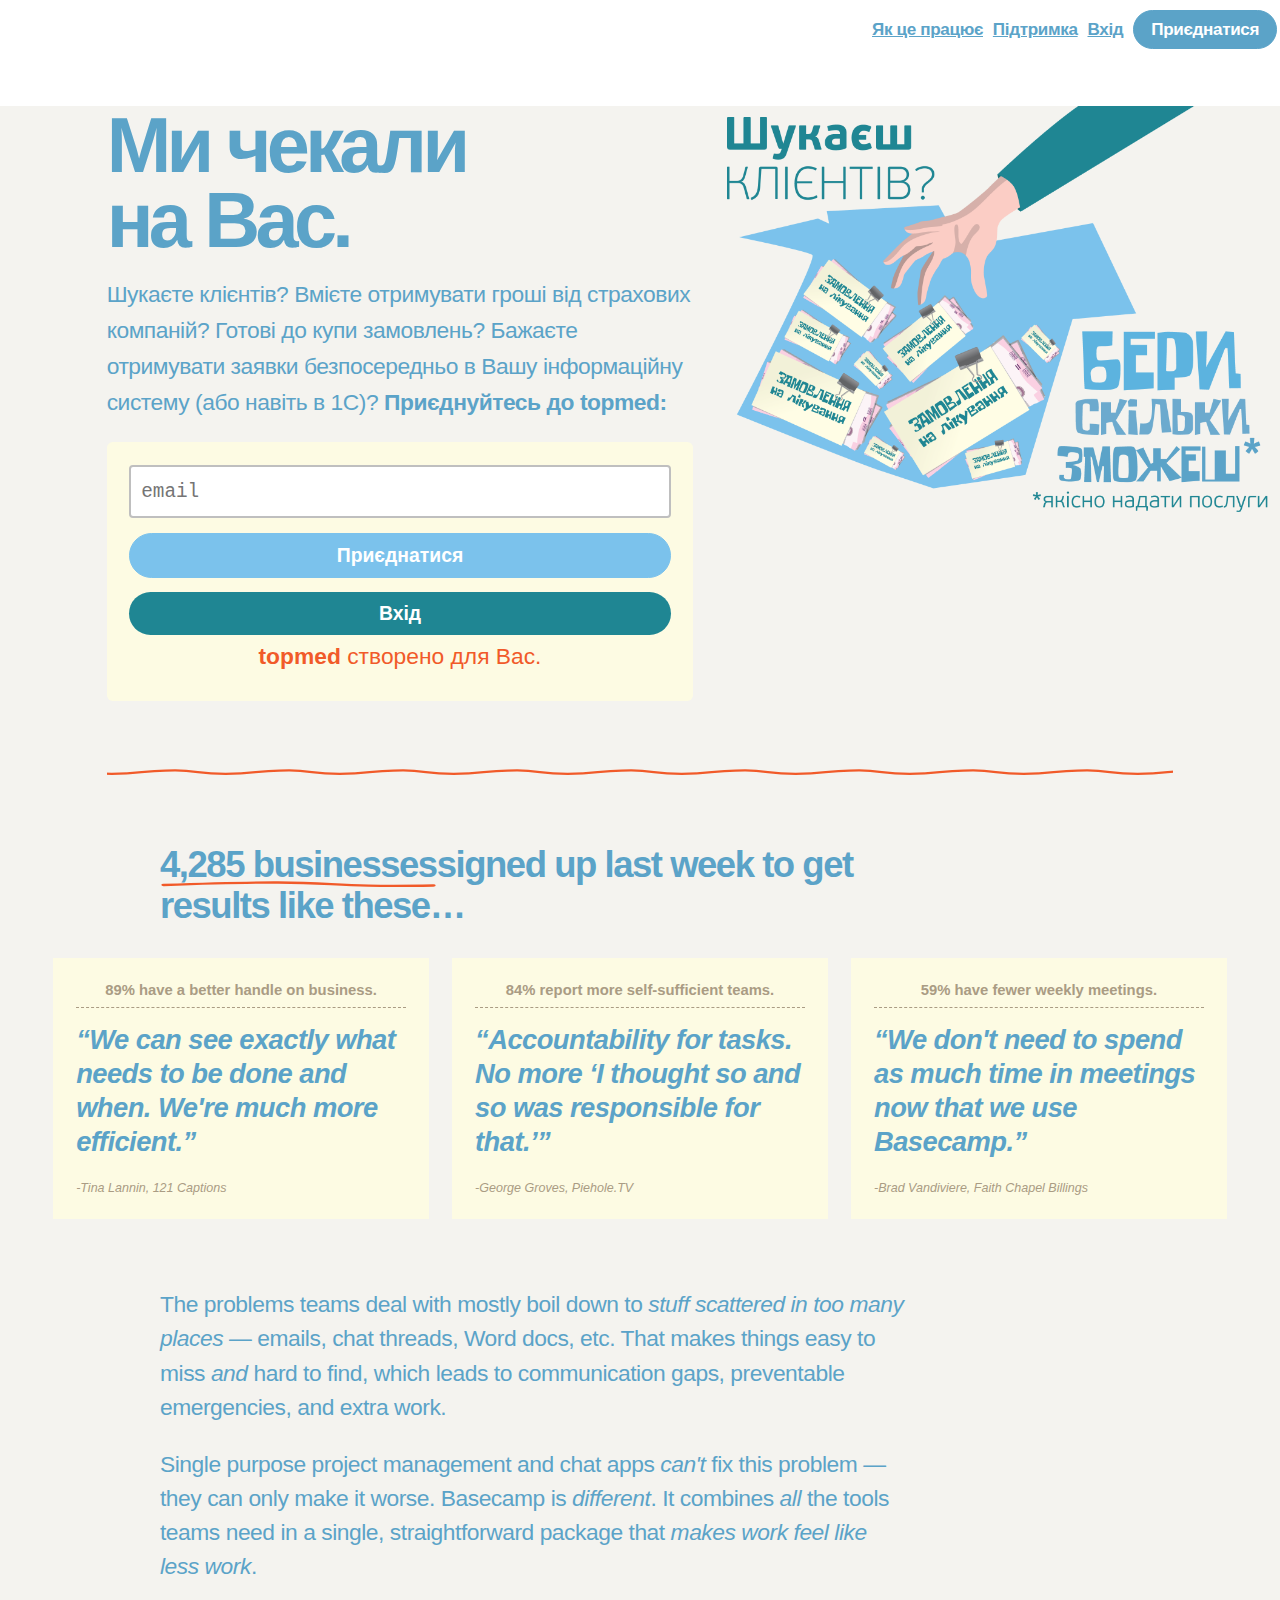
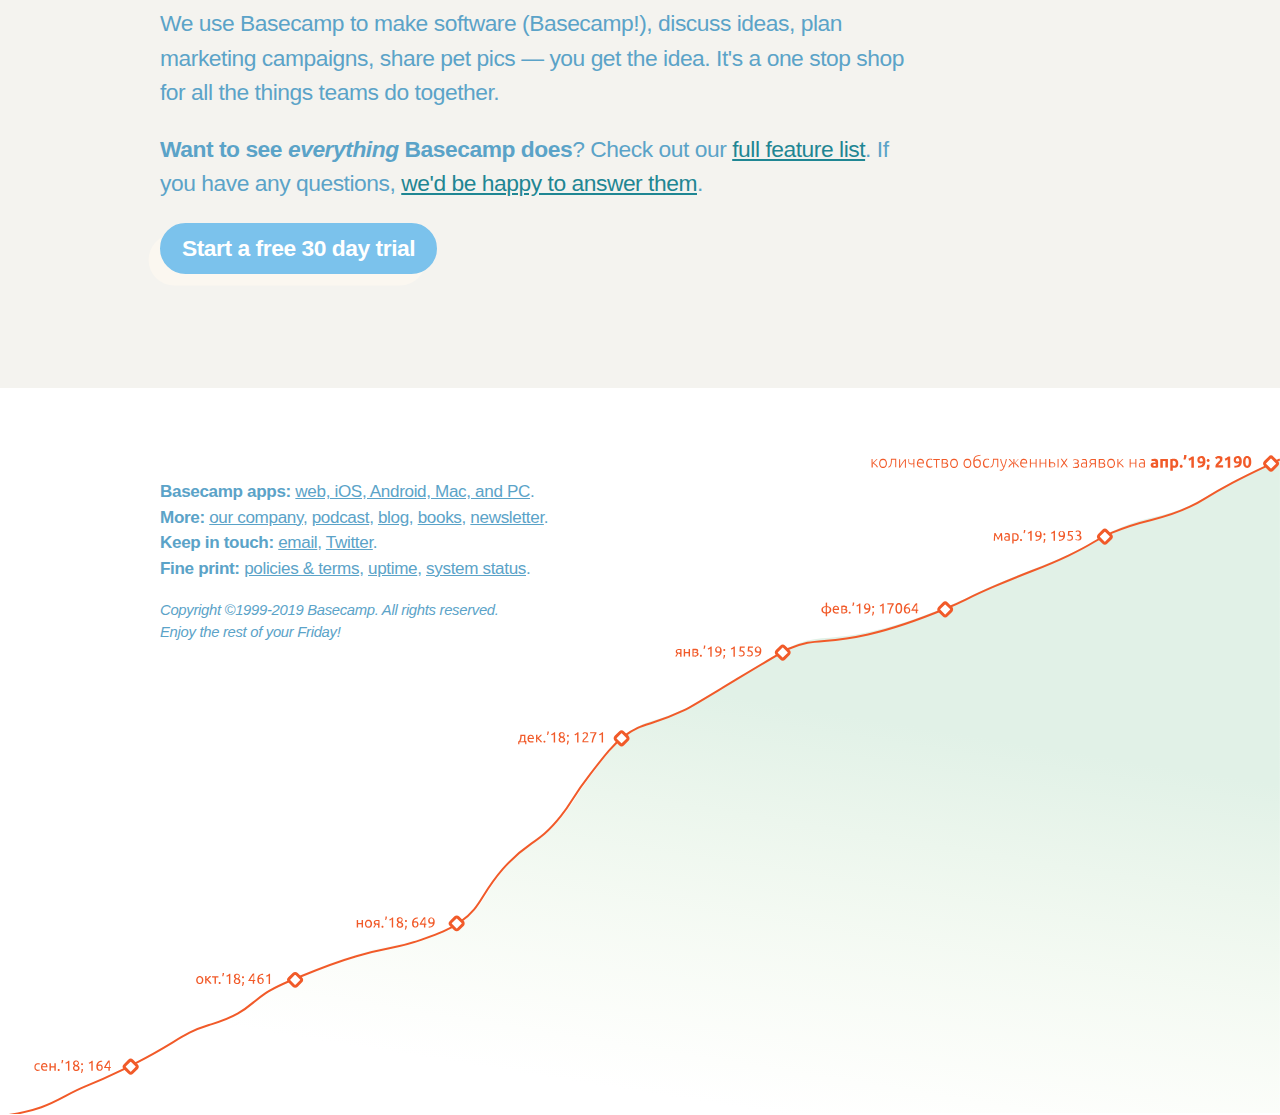
==== commit cf906288: "start" ====
--- a/www/index.html
+++ b/www/index.html
@@ -113,7 +113,7 @@
           <hr class="sketch-rule grid__item grid__item--xlarge">
 
           <h2 class="subheading flush--top">
-            <strong class="sketch-underline"><span data-signups="">4,285</span> businesses</strong>signed up last week to get results like these…
+            <strong class="sketch-underline"><span id='data-signups' data-signups="">4,285</span> businesses</strong>signed up last week to get results like these…
           </h2>
 
           <div class="horizontal-quotes push_double--bottom">
--- a/www/css/main.css
+++ b/www/css/main.css
@@ -252,7 +252,7 @@
 }
 
 .footer{padding:4em 0 !important}
-@media (min-width: 621px){.footer{padding:4em 0 6em 0 !important;background:url('../img/top-bg1.png') right bottom/contain no-repeat}
+@media (min-width: 621px){.footer{padding:4em 0 20em 0 !important;background:url('../img/grafik.svg') right bottom/contain no-repeat}
 }
 .footer__links,.footer__copyright{margin:0 0 1em 0;text-align:left}
 .footer__links a,.footer__links a:visited,.footer__copyright a,.footer__copyright a:visited{color:#5ba3c8}
@@ -272,8 +272,8 @@
         padding-top: 0em;
         background: #f4f3ef url(../img/top-bg1.png) right 0rem top 0em/45vw no-repeat;}
 }
-.home-grid__intro{grid-column:3 / -3;padding-top:1em;background-color:#fff}
-@media (min-width: 820px){.home-grid__intro{grid-column:3 / span 11;padding-top:0em;background-color:transparent;max-width:55%}
+.home-grid__intro{grid-column:3 / -3;padding:1em;background-color:#fff}
+@media (min-width: 820px){.home-grid__intro{grid-column:3 / span 11;padding:0em;background-color:transparent;max-width:55%}
 @supports (display: grid){.home-grid__intro{max-width:100%}
 }
 }
@@ -308,7 +308,7 @@
 .top-nav__link{color:#5ba3c8}
 .top-nav__link:visited{color:#5ba3c8}
 .top-nav__link:hover{color:#1f8693}
-.mobile-nav{-webkit-transform:translate(-100%, 0);transform:translate(-100%, 0);transition:all 0.3s ease-in-out;position:fixed;top:0;display:block;width:100%;height:100%;z-index:10000;text-align:left;background-color:rgba(3,137,48,0.98)}
+.mobile-nav{-webkit-transform:translate(-100%, 0);transform:translate(-100%, 0);transition:all 0.3s ease-in-out;position:fixed;top:0;display:block;width:100%;height:100%;z-index:10000;text-align:left;background-color:#f15a29}
 @media (min-width: 820px){.mobile-nav{display:none}
 }
 .mobile-nav__list{max-width:48rem;margin:0 auto;padding:3em 2em 0 2em;list-style-type:none}
